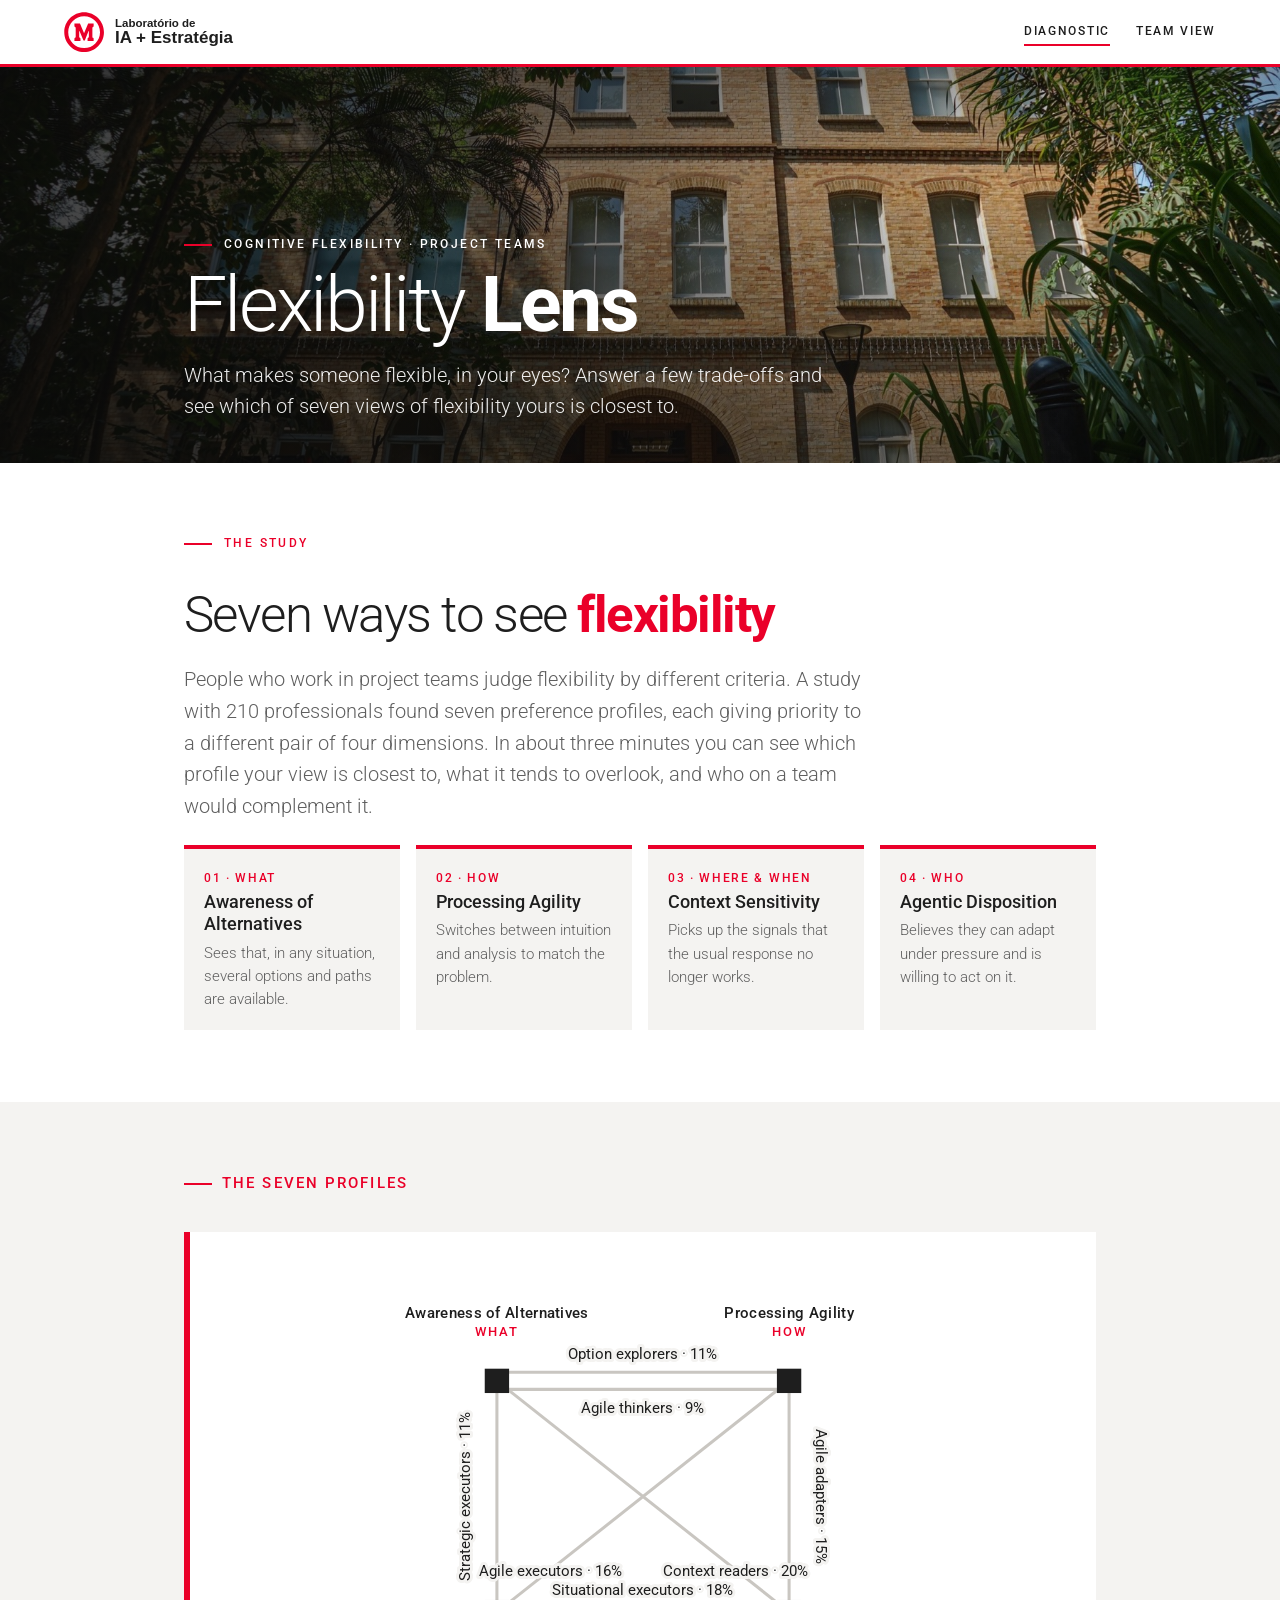
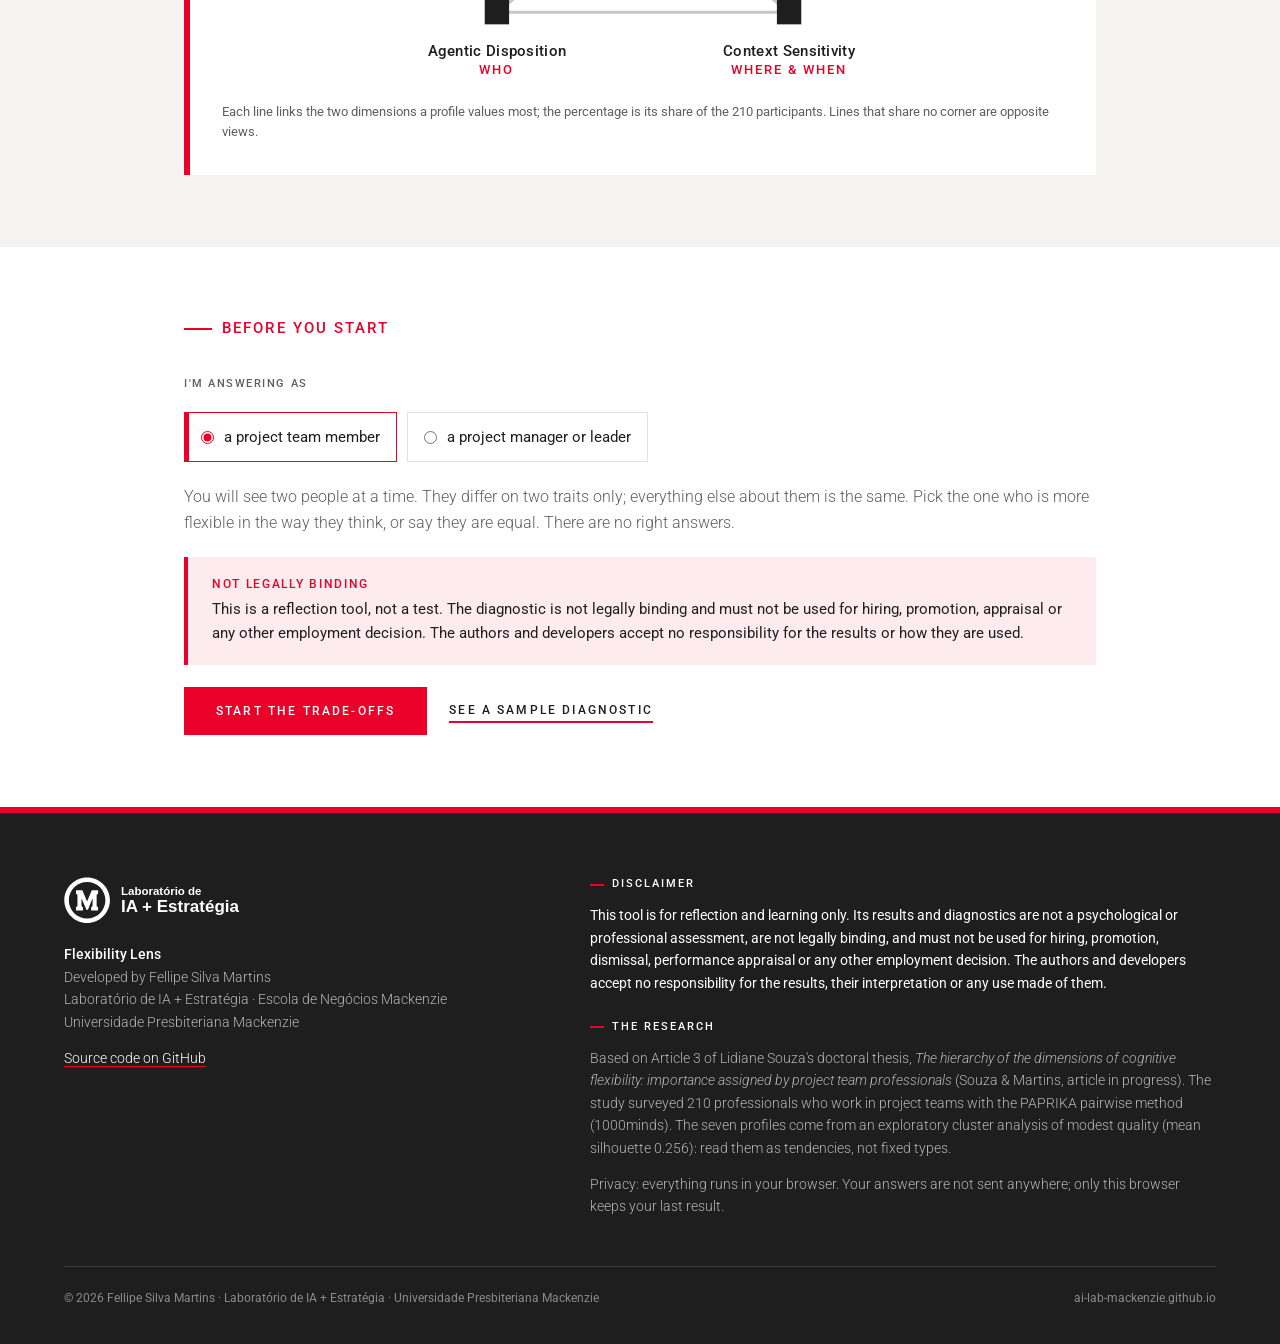
==== index.html @ 25c2c113 "Flexibility Lens: diagnostic of views of cognitive flexibility Interactive diagnostic for project ma" ====
<!doctype html>
<html lang="en">
<head>
<meta charset="utf-8">
<meta name="viewport" content="width=device-width, initial-scale=1">
<title>Flexibility Lens · Laboratório de IA + Estratégia</title>
<meta name="description" content="A short diagnostic of how you see cognitive flexibility in project teams, based on a study with 210 professionals. Laboratório de IA + Estratégia, Universidade Presbiteriana Mackenzie.">
<meta name="author" content="Fellipe Silva Martins">
<meta name="theme-color" content="#EA0029">
<meta property="og:type" content="website">
<meta property="og:title" content="Flexibility Lens">
<meta property="og:description" content="Which view of cognitive flexibility do you hold? A diagnostic for project managers and team members.">
<link rel="icon" type="image/png" href="assets/favicon.png">
<link rel="apple-touch-icon" href="assets/apple-touch-icon.png">
<link rel="preconnect" href="https://fonts.googleapis.com"><link rel="preconnect" href="https://fonts.gstatic.com" crossorigin>
<link href="https://fonts.googleapis.com/css2?family=Roboto:wght@300;400;500;700&display=swap" rel="stylesheet">
<link rel="stylesheet" href="app.css">
</head>
<body>
<header class="top">
  <a href="https://ai-lab-mackenzie.github.io/" class="sig" aria-label="Laboratório de IA + Estratégia, Mackenzie"><svg aria-hidden="true" xmlns="http://www.w3.org/2000/svg" viewBox="0 0 45.70 45.81" fill="currentColor"><path fill-rule="nonzero" d="M22.15 32.39C22.21 32.50 22.38 32.62 22.52 32.62L22.75 32.62L23.29 32.62L23.52 32.62C23.66 32.62 23.83 32.50 23.89 32.39L27.95 22.04C28.21 21.50 28.41 21.53 28.41 22.13L28.41 28.47C28.41 29.09 28.07 29.58 27.67 29.58C27.27 29.58 26.96 30.06 26.96 30.69L26.96 33.30L33.87 33.30L33.87 31.43L33.89 30.69C33.89 30.06 33.56 29.58 33.16 29.58C32.82 29.58 32.56 29.26 32.45 28.84L32.45 18.29C32.45 17.69 32.73 17.21 33.16 17.21C33.56 17.21 33.89 16.70 33.89 16.10L33.89 13.20L27.61 13.20L22.92 24.46L18.23 13.20L11.89 13.20L11.89 16.10C11.89 16.70 12.20 17.21 12.60 17.21C13.03 17.21 13.34 17.69 13.34 18.29L13.34 28.47C13.34 29.09 13.03 29.58 12.60 29.58C12.20 29.58 11.89 30.06 11.89 30.69L11.86 33.30L18.80 33.30L18.80 30.69C18.80 30.06 18.49 29.58 18.09 29.58C17.69 29.58 17.35 29.09 17.35 28.47L17.35 22.13C17.35 21.53 17.55 21.50 17.80 22.04L22.15 32.39"/><path fill-rule="nonzero" d="M22.98 4.90C12.97 4.90 4.78 13.06 4.78 23.09C4.78 33.10 12.97 41.29 22.98 41.29C33.01 41.29 41.18 33.10 41.18 23.09C41.18 13.06 33.01 4.90 22.98 4.90M22.98 0.38C35.49 0.38 45.70 10.58 45.70 23.09C45.70 35.61 35.49 45.81 22.98 45.81C10.47 45.81 0.26 35.61 0.26 23.09C0.26 10.58 10.47 0.38 22.98 0.38"/></svg><span class="t"><small>Laboratório de</small><b>IA + Estratégia</b></span></a>
  <nav class="tabs" role="tablist" aria-label="Sections">
    <button id="tab-me" role="tab" aria-selected="true">Diagnostic</button>
    <button id="tab-team" role="tab" aria-selected="false">Team view</button>
  </nav>
</header>

<section class="page-hero on-photo" id="hero">
  <img src="assets/campus.jpg" alt="Historic building on the Higienópolis campus of Universidade Presbiteriana Mackenzie">
  <div class="wrap narrow">
    <p class="eyebrow">Cognitive flexibility · Project teams</p>
    <h1>Flexibility <strong>Lens</strong></h1>
    <p class="lead">What makes someone flexible, in your eyes? Answer a few trade-offs and see which of seven views of flexibility yours is closest to.</p>
  </div>
</section>

<main>
  <div id="view-me"></div>
  <div id="view-team" hidden></div>
</main>

<footer>
  <div class="foot-grid">
    <div>
      <a class="sig" href="https://ai-lab-mackenzie.github.io/" aria-label="Laboratório de IA + Estratégia"><svg aria-hidden="true" xmlns="http://www.w3.org/2000/svg" viewBox="0 0 45.70 45.81" fill="currentColor"><path fill-rule="nonzero" d="M22.15 32.39C22.21 32.50 22.38 32.62 22.52 32.62L22.75 32.62L23.29 32.62L23.52 32.62C23.66 32.62 23.83 32.50 23.89 32.39L27.95 22.04C28.21 21.50 28.41 21.53 28.41 22.13L28.41 28.47C28.41 29.09 28.07 29.58 27.67 29.58C27.27 29.58 26.96 30.06 26.96 30.69L26.96 33.30L33.87 33.30L33.87 31.43L33.89 30.69C33.89 30.06 33.56 29.58 33.16 29.58C32.82 29.58 32.56 29.26 32.45 28.84L32.45 18.29C32.45 17.69 32.73 17.21 33.16 17.21C33.56 17.21 33.89 16.70 33.89 16.10L33.89 13.20L27.61 13.20L22.92 24.46L18.23 13.20L11.89 13.20L11.89 16.10C11.89 16.70 12.20 17.21 12.60 17.21C13.03 17.21 13.34 17.69 13.34 18.29L13.34 28.47C13.34 29.09 13.03 29.58 12.60 29.58C12.20 29.58 11.89 30.06 11.89 30.69L11.86 33.30L18.80 33.30L18.80 30.69C18.80 30.06 18.49 29.58 18.09 29.58C17.69 29.58 17.35 29.09 17.35 28.47L17.35 22.13C17.35 21.53 17.55 21.50 17.80 22.04L22.15 32.39"/><path fill-rule="nonzero" d="M22.98 4.90C12.97 4.90 4.78 13.06 4.78 23.09C4.78 33.10 12.97 41.29 22.98 41.29C33.01 41.29 41.18 33.10 41.18 23.09C41.18 13.06 33.01 4.90 22.98 4.90M22.98 0.38C35.49 0.38 45.70 10.58 45.70 23.09C45.70 35.61 35.49 45.81 22.98 45.81C10.47 45.81 0.26 35.61 0.26 23.09C0.26 10.58 10.47 0.38 22.98 0.38"/></svg><span class="t"><small>Laboratório de</small><b>IA + Estratégia</b></span></a>
      <p><strong>Flexibility Lens</strong><br>Developed by Fellipe Silva Martins<br>Laboratório de IA + Estratégia · Escola de Negócios Mackenzie<br>Universidade Presbiteriana Mackenzie</p>
      <p><a class="u" href="https://github.com/AI-LAB-MACKENZIE/flexibility-lens">Source code on GitHub</a></p>
    </div>
    <div>
      <h5>Disclaimer</h5>
      <p class="legal">This tool is for reflection and learning only. Its results and diagnostics are not a psychological or professional assessment, are not legally binding, and must not be used for hiring, promotion, dismissal, performance appraisal or any other employment decision. The authors and developers accept no responsibility for the results, their interpretation or any use made of them.</p>
      <h5 style="margin-top:26px">The research</h5>
      <p>Based on Article 3 of Lidiane Souza's doctoral thesis, <i>The hierarchy of the dimensions of cognitive flexibility: importance assigned by project team professionals</i> (Souza &amp; Martins, article in progress). The study surveyed 210 professionals who work in project teams with the PAPRIKA pairwise method (1000minds). The seven profiles come from an exploratory cluster analysis of modest quality (mean silhouette 0.256): read them as tendencies, not fixed types.</p>
      <p>Privacy: everything runs in your browser. Your answers are not sent anywhere; only this browser keeps your last result.</p>
    </div>
  </div>
  <div class="foot-bottom">
    <span>© 2026 Fellipe Silva Martins · Laboratório de IA + Estratégia · Universidade Presbiteriana Mackenzie</span>
    <span><a href="https://ai-lab-mackenzie.github.io/">ai-lab-mackenzie.github.io</a></span>
  </div>
</footer>
<script src="app.js"></script>
</body>
</html>
---- app.css ----
/* Flexibility Lens · design language of the AI Lab Mackenzie site
   (Manual de Identidade Visual Mackenzie: red #EA0029, Roboto, square corners, red rules). */
:root {
  --red: #EA0029;
  --red-deep: #B8001F;
  --red-tint: #FDEBEE;
  --paper: #FFFFFF;
  --paper-2: #F4F3F1;
  --ink: #1E1E1E;
  --ink-soft: #5F5F5F;
  --line: #E4E2DF;
  --sans: "Roboto", "Helvetica Neue", Helvetica, Arial, sans-serif;
  --sig: "Helvetica Neue", Helvetica, Arial, sans-serif;
  --gutter: clamp(20px, 5vw, 72px);
  color-scheme: light;
}
* { box-sizing: border-box; margin: 0; padding: 0; }
body { background: var(--paper); color: var(--ink); font-family: var(--sans); font-size: 16px; line-height: 1.6; -webkit-font-smoothing: antialiased; }
a { color: inherit; text-decoration: none; }
img { display: block; max-width: 100%; }
::selection { background: var(--red); color: #fff; }
[hidden] { display: none !important; }
:focus-visible { outline: 3px solid var(--red); outline-offset: 2px; }

/* ---------- Common type ---------- */
.eyebrow { font: 500 12px/1.4 var(--sans); letter-spacing: .2em; text-transform: uppercase; color: var(--red); }
.eyebrow::before { content: ""; display: inline-block; width: 28px; height: 2px; background: var(--red); vertical-align: middle; margin-right: 12px; }
.on-photo .eyebrow { color: #fff; }
.on-photo .eyebrow::before { background: var(--red); }
h1, h2, h3 { text-wrap: balance; }
h2.big { font: 300 clamp(32px, 4vw, 52px)/1.06 var(--sans); letter-spacing: -.03em; margin-top: 14px; }
h1 strong, h2 strong { font-weight: 700; color: var(--red); }
.on-photo h1 strong { color: #fff; }
.wrap { padding: 0 var(--gutter); max-width: 1440px; margin: 0 auto; }
.narrow { max-width: 1040px; }
.lead { font: 300 clamp(18px, 1.6vw, 21px)/1.55 var(--sans); color: var(--ink-soft); max-width: 62ch; }
.small { font-size: 14px; }
.soft { color: var(--ink-soft); font-weight: 300; }
.sec { padding: clamp(48px, 8vh, 96px) 0; }
.sec.tint { background: var(--paper-2); }
.sec-title { font: 500 15px var(--sans); letter-spacing: .14em; text-transform: uppercase; color: var(--red); margin-bottom: 18px; }
.sec-title::before { content: ""; display: inline-block; width: 28px; height: 2px; background: var(--red); vertical-align: middle; margin-right: 10px; }
.stack { display: flex; flex-direction: column; gap: 22px; }
.block { display: flex; flex-direction: column; gap: 18px; }
.block + .block { margin-top: clamp(40px, 6vh, 64px); }

/* ---------- Buttons ---------- */
.btn-red, .btn-line, .btn-text { font: 500 12px var(--sans); letter-spacing: .18em; text-transform: uppercase; cursor: pointer; border-radius: 0; }
.btn-red { display: inline-block; background: var(--red); color: #fff; padding: 17px 32px; border: 0; transition: background .25s; }
.btn-red:hover { background: var(--red-deep); }
.btn-line { display: inline-block; background: #fff; color: var(--ink); border: 1px solid var(--ink); padding: 14px 24px; transition: background .2s, color .2s, border-color .2s; }
.btn-line:hover { background: var(--red); border-color: var(--red); color: #fff; }
.btn-text { background: none; border: 0; border-bottom: 2px solid var(--red); padding: 4px 0; color: var(--ink); }
.btn-text:hover { color: var(--red); }
.btn-text:disabled { opacity: .35; cursor: not-allowed; }
.actions { display: flex; gap: 14px 22px; flex-wrap: wrap; align-items: center; }

/* ---------- Signature and header ---------- */
.sig { display: flex; align-items: center; gap: 11px; }
.sig svg { width: 40px; height: 40px; flex: none; color: var(--red); }
.sig .t { font-family: var(--sig); font-weight: 700; line-height: 1.05; }
.sig .t small { display: block; font-size: 11.5px; font-weight: 700; }
.sig .t b { display: block; font-size: 17px; }
header.top { position: sticky; top: 0; z-index: 10; display: flex; align-items: center; justify-content: space-between; gap: 20px; padding: 12px var(--gutter); background: rgba(255,255,255,.98); border-bottom: 3px solid var(--red); }
nav.tabs { display: flex; gap: 26px; }
nav.tabs button { background: none; border: 0; font: 500 12px var(--sans); letter-spacing: .14em; text-transform: uppercase; padding: 6px 0; border-bottom: 2px solid transparent; cursor: pointer; color: var(--ink); }
nav.tabs button:hover, nav.tabs button[aria-selected="true"] { border-bottom-color: var(--red); }

/* ---------- Hero ---------- */
.page-hero { position: relative; height: 44vh; min-height: 340px; max-height: 480px; color: #fff; display: flex; align-items: end; overflow: hidden; }
.page-hero > img { position: absolute; inset: 0; width: 100%; height: 100%; object-fit: cover; }
.page-hero::after { content: ""; position: absolute; inset: 0; background:
    linear-gradient(90deg, rgba(10,10,10,.78) 0%, rgba(10,10,10,.45) 48%, rgba(10,10,10,.05) 80%),
    linear-gradient(180deg, rgba(10,10,10,.35) 0%, rgba(10,10,10,0) 30%, rgba(10,10,10,.5) 100%); }
.page-hero .wrap { position: relative; z-index: 1; width: 100%; padding-bottom: 40px; }
.page-hero h1 { font: 300 clamp(44px, 6vw, 84px)/1 var(--sans); letter-spacing: -.035em; margin-top: 14px; }
.page-hero p.lead { margin-top: 16px; color: rgba(255,255,255,.92); max-width: 58ch; }

/* ---------- Dimensions (fit cards) ---------- */
.fit { display: grid; grid-template-columns: repeat(4, minmax(0, 1fr)); gap: 16px; }
.fit > div { padding: 22px 20px 18px; background: var(--paper-2); border-top: 4px solid var(--red); display: flex; flex-direction: column; gap: 6px; min-width: 0; }
.fit .n { font: 500 12px var(--sans); letter-spacing: .14em; color: var(--red); text-transform: uppercase; }
.fit h3 { font: 500 18px/1.25 var(--sans); }
.fit p { font-size: 15px; font-weight: 300; color: var(--ink-soft); line-height: 1.55; }
.fit.two { grid-template-columns: repeat(2, minmax(0, 1fr)); }

/* ---------- Square diagram ---------- */
.diagram { background: var(--paper-2); padding: clamp(16px, 3vw, 32px); border-left: 6px solid var(--red); }
.sq { width: 100%; max-width: 560px; height: auto; margin: 0 auto; display: block; }
.sq text { font-family: var(--sans); fill: var(--ink); }
.sq .vlab { font-size: 12.5px; font-weight: 500; letter-spacing: .02em; }
.sq .vq { font-size: 10.5px; font-weight: 500; letter-spacing: .16em; fill: var(--red); }
.sq .elab { font-size: 12.5px; font-weight: 400; paint-order: stroke; stroke: var(--paper-2); stroke-width: 5px; stroke-linejoin: round; }
.sq .elab.mine { font-weight: 700; fill: var(--red); }
.sq .elab.dim { fill: var(--ink-soft); }
.caption { font-size: 13px; color: var(--ink-soft); margin-top: 12px; }

/* ---------- Intro form ---------- */
.role { display: flex; gap: 10px; flex-wrap: wrap; }
.role label { display: flex; align-items: center; gap: 10px; border: 1px solid var(--line); padding: 12px 16px; cursor: pointer; font-size: 15px; background: #fff; }
.role label:has(input:checked) { border-color: var(--red); box-shadow: inset 4px 0 0 var(--red); }
.role input, .sc input { accent-color: var(--red); }
.label { font: 500 11px var(--sans); letter-spacing: .14em; text-transform: uppercase; color: var(--ink-soft); }

/* ---------- Callout (disclaimer) ---------- */
.callout { background: var(--red-tint); border-left: 4px solid var(--red); padding: 20px 24px; }
.callout h4 { font: 500 12px var(--sans); letter-spacing: .14em; text-transform: uppercase; color: var(--red); margin-bottom: 6px; }
.callout p { font-size: 15px; line-height: 1.6; }

/* ---------- Question ---------- */
.progress { height: 3px; background: var(--line); }
.progress > i { display: block; height: 100%; background: var(--red); transition: width .3s; }
.qmeta { display: flex; justify-content: space-between; gap: 12px; font: 500 11px var(--sans); letter-spacing: .16em; text-transform: uppercase; color: var(--ink-soft); }
.qprompt { font: 300 clamp(26px, 3vw, 38px)/1.15 var(--sans); letter-spacing: -.02em; }
.qprompt strong { font-weight: 700; color: var(--red); }
.choices { display: grid; grid-template-columns: repeat(2, minmax(0, 1fr)); gap: 20px; }
.person { appearance: none; text-align: left; font: inherit; color: var(--ink); background: #fff; border: 1px solid var(--line); border-left: 6px solid var(--line); padding: 24px 24px 20px; display: flex; flex-direction: column; gap: 18px; cursor: pointer; min-width: 0; transition: border-color .2s, box-shadow .2s; }
.person:hover { border-color: var(--red); border-left-color: var(--red); box-shadow: 0 10px 28px rgba(0,0,0,.07); }
.person .who { display: flex; justify-content: space-between; align-items: baseline; font: 400 26px/1 var(--sans); letter-spacing: -.02em; }
.kbd { font: 500 11px var(--sans); letter-spacing: .1em; border: 1px solid var(--line); padding: 2px 7px; color: var(--ink-soft); }
.trait { display: flex; flex-direction: column; gap: 6px; padding-top: 14px; border-top: 1px solid var(--line); }
.trait .lvl { display: flex; gap: 10px; align-items: center; font: 500 12px var(--sans); letter-spacing: .1em; text-transform: uppercase; color: var(--ink-soft); }
.trait p { font-size: 16px; font-weight: 300; line-height: 1.55; }
.badge { font: 500 10.5px var(--sans); letter-spacing: .14em; text-transform: uppercase; padding: 3px 8px; border: 1px solid var(--ink); color: var(--ink); white-space: nowrap; }
.badge.h { background: var(--red); border-color: var(--red); color: #fff; }
.badge.m { border-color: var(--ink); }
.badge.l { border-style: dashed; border-color: var(--ink-soft); color: var(--ink-soft); }
.same { font-size: 13px; color: var(--ink-soft); }

/* ---------- Self-check ---------- */
.sc { border: 0; display: flex; flex-direction: column; gap: 8px; }
.sc legend { font: 500 18px var(--sans); margin-bottom: 10px; }
.sc legend span { font: 500 11px var(--sans); letter-spacing: .14em; text-transform: uppercase; color: var(--red); margin-left: 8px; }
.sc label { display: flex; gap: 12px; align-items: flex-start; border: 1px solid var(--line); padding: 12px 16px; cursor: pointer; font-weight: 300; background: #fff; }
.sc label:has(input:checked) { border-color: var(--red); box-shadow: inset 4px 0 0 var(--red); font-weight: 400; }
.sc input { margin-top: 6px; }

/* ---------- Result ---------- */
.result-head { display: grid; grid-template-columns: minmax(0, 1fr) minmax(0, 1fr); gap: clamp(28px, 5vw, 72px); align-items: center; }
.quote { border-left: 4px solid var(--red); padding: 4px 0 4px 22px; font: 400 clamp(19px, 1.7vw, 22px)/1.5 var(--sans); }
.figures { display: flex; gap: clamp(24px, 4vw, 56px); flex-wrap: wrap; }
.figures b { display: block; font: 300 48px/1 var(--sans); color: var(--red); letter-spacing: -.03em; }
.figures span { font: 500 11px var(--sans); letter-spacing: .16em; text-transform: uppercase; color: var(--ink-soft); }
.bars { display: flex; flex-direction: column; gap: 18px; }
.bar { display: grid; grid-template-columns: minmax(0, 220px) minmax(0, 1fr) 3.6em; gap: 16px; align-items: center; }
.bar .nm { font: 500 15px/1.25 var(--sans); }
.bar .nm small { display: block; font: 500 10.5px var(--sans); letter-spacing: .16em; text-transform: uppercase; color: var(--red); margin-top: 3px; }
.track { position: relative; height: 18px; background: var(--paper-2); }
.track .fill { position: absolute; left: 0; top: 0; bottom: 0; background: var(--red); }
.track .eq { position: absolute; top: -5px; bottom: -5px; border-left: 1px dashed var(--ink-soft); }
.track .avg { position: absolute; top: -6px; bottom: -6px; width: 3px; margin-left: -1.5px; background: var(--ink); }
.track .cen { position: absolute; top: 50%; width: 13px; height: 13px; margin: -6.5px 0 0 -6.5px; border: 2.5px solid var(--ink); background: #fff; transform: rotate(45deg); }
.bar .val { font: 300 22px/1 var(--sans); text-align: right; font-variant-numeric: tabular-nums; letter-spacing: -.02em; }
.legend { display: flex; gap: 20px; flex-wrap: wrap; font-size: 13px; color: var(--ink-soft); }
.legend span { display: inline-flex; align-items: center; gap: 8px; }
.lg-avg { width: 3px; height: 14px; background: var(--ink); display: inline-block; }
.lg-cen { width: 10px; height: 10px; border: 2.5px solid var(--ink); display: inline-block; transform: rotate(45deg); }
.lg-eq { height: 14px; border-left: 1px dashed var(--ink-soft); display: inline-block; }
.rows { list-style: none; border-top: 1px solid var(--line); }
.rows li { display: grid; grid-template-columns: minmax(0, 1fr) auto; gap: 6px 20px; padding: 18px 0; border-bottom: 1px solid var(--line); }
.rows h3 { font: 500 18px var(--sans); }
.rows .meta { font-size: 13px; color: var(--ink-soft); }
.rows p { font-size: 16px; font-weight: 300; color: var(--ink-soft); grid-column: 1 / -1; }
.dash-list { list-style: none; display: grid; gap: 12px; }
.dash-list li { padding-left: 24px; position: relative; font-size: 17px; font-weight: 300; line-height: 1.6; }
.dash-list li::before { content: ""; position: absolute; left: 0; top: .78em; width: 12px; height: 2px; background: var(--red); }
.code-row { display: flex; gap: 14px; flex-wrap: wrap; align-items: center; }
.code { font: 400 20px var(--sans); letter-spacing: .08em; background: var(--paper-2); border-left: 4px solid var(--red); padding: 12px 18px; user-select: all; }
.example-flag { display: inline-block; align-self: flex-start; font: 500 11px var(--sans); letter-spacing: .14em; text-transform: uppercase; background: #FFF3C4; color: #7A5B00; padding: 4px 10px; }

/* ---------- Team ---------- */
textarea { width: 100%; min-height: 150px; font: 400 15px var(--sans); color: var(--ink); background: #fff; border: 1px solid var(--line); padding: 13px 14px; border-radius: 0; resize: vertical; outline: none; }
textarea:focus { border-color: var(--red); }
.form-box { background: var(--paper-2); border-top: 6px solid var(--red); padding: clamp(22px, 3vw, 40px); display: flex; flex-direction: column; gap: 14px; }
.cov { display: grid; grid-template-columns: repeat(4, minmax(0, 1fr)); border-left: 3px solid var(--red); }
.cov div { padding: 6px clamp(12px, 2vw, 28px); }
.cov b { display: block; font: 300 52px/1 var(--sans); letter-spacing: -.03em; }
.cov span { font-size: 14px; font-weight: 300; color: var(--ink-soft); }
.axis { display: grid; grid-template-columns: minmax(0, 1fr) minmax(0, 170px) minmax(0, 1fr); gap: 16px; align-items: center; padding: 18px 0; border-bottom: 1px solid var(--line); }
.axis .pole b { font: 500 16px var(--sans); display: block; }
.axis .pole span { font-size: 14px; font-weight: 300; color: var(--ink-soft); }
.axis .pole.on b { color: var(--red); }
.axis .pole.off { opacity: .55; }
.axis .pole:last-child { text-align: right; }
.axis .mid { text-align: center; font: 500 10.5px/1.5 var(--sans); letter-spacing: .14em; text-transform: uppercase; color: var(--ink-soft); }
.axis .mid b { display: block; color: var(--ink); }
.tablewrap { overflow-x: auto; }
table { border-collapse: collapse; width: 100%; font-size: 15px; }
th, td { text-align: left; padding: 12px 8px; border-bottom: 1px solid var(--line); }
th { font: 500 11px var(--sans); letter-spacing: .14em; text-transform: uppercase; color: var(--ink-soft); }
td.num { font-variant-numeric: tabular-nums; font-weight: 300; }
tr.total td { font-weight: 500; border-bottom: 2px solid var(--ink); }

/* ---------- Footer ---------- */
footer { background: var(--ink); color: #D6D6D6; padding: 64px var(--gutter) 36px; border-top: 6px solid var(--red); }
.foot-grid { display: grid; grid-template-columns: 1.3fr 1.7fr; gap: 48px; max-width: 1440px; margin: 0 auto; }
footer .sig { color: #fff; margin-bottom: 20px; }
footer .sig svg { color: #fff; width: 46px; height: 46px; }
footer a.sig:hover svg { color: var(--red); }
footer p { font-size: 14px; font-weight: 300; color: #B4B4B4; }
footer p + p { margin-top: 14px; }
footer strong { color: #fff; font-weight: 500; }
footer h5 { font: 500 11px var(--sans); letter-spacing: .18em; text-transform: uppercase; color: #fff; margin-bottom: 14px; }
footer h5::before { content: ""; display: inline-block; width: 14px; height: 2px; background: var(--red); vertical-align: middle; margin-right: 8px; }
footer a.u { color: #fff; border-bottom: 1px solid var(--red); }
footer .legal { color: #fff; font-weight: 400; }
.foot-bottom { max-width: 1440px; margin: 48px auto 0; padding-top: 22px; border-top: 1px solid #3A3A3A; display: flex; justify-content: space-between; gap: 16px; flex-wrap: wrap; font-size: 12px; color: #8A8A8A; }

/* ---------- Responsive ---------- */
@media (max-width: 960px) {
  .fit { grid-template-columns: repeat(2, minmax(0, 1fr)); }
  .result-head, .foot-grid { grid-template-columns: 1fr; }
  .cov { grid-template-columns: repeat(2, minmax(0, 1fr)); row-gap: 16px; }
}
@media (max-width: 640px) {
  .fit, .fit.two, .choices { grid-template-columns: 1fr; }
  .bar { grid-template-columns: minmax(0, 1fr) 3.6em; gap: 8px 12px; }
  .bar .nm { grid-column: 1 / -1; }
  .axis { grid-template-columns: 1fr; gap: 6px; }
  .axis .pole:last-child, .axis .mid { text-align: left; }
  nav.tabs { gap: 16px; }
  .sig .t b { font-size: 15px; }
  .sig .t small { font-size: 10.5px; }
  .page-hero { min-height: 300px; }
}
@media (max-width: 420px) { .sig .t { display: none; } }
@media (prefers-reduced-motion: reduce) { * { transition: none !important; } }
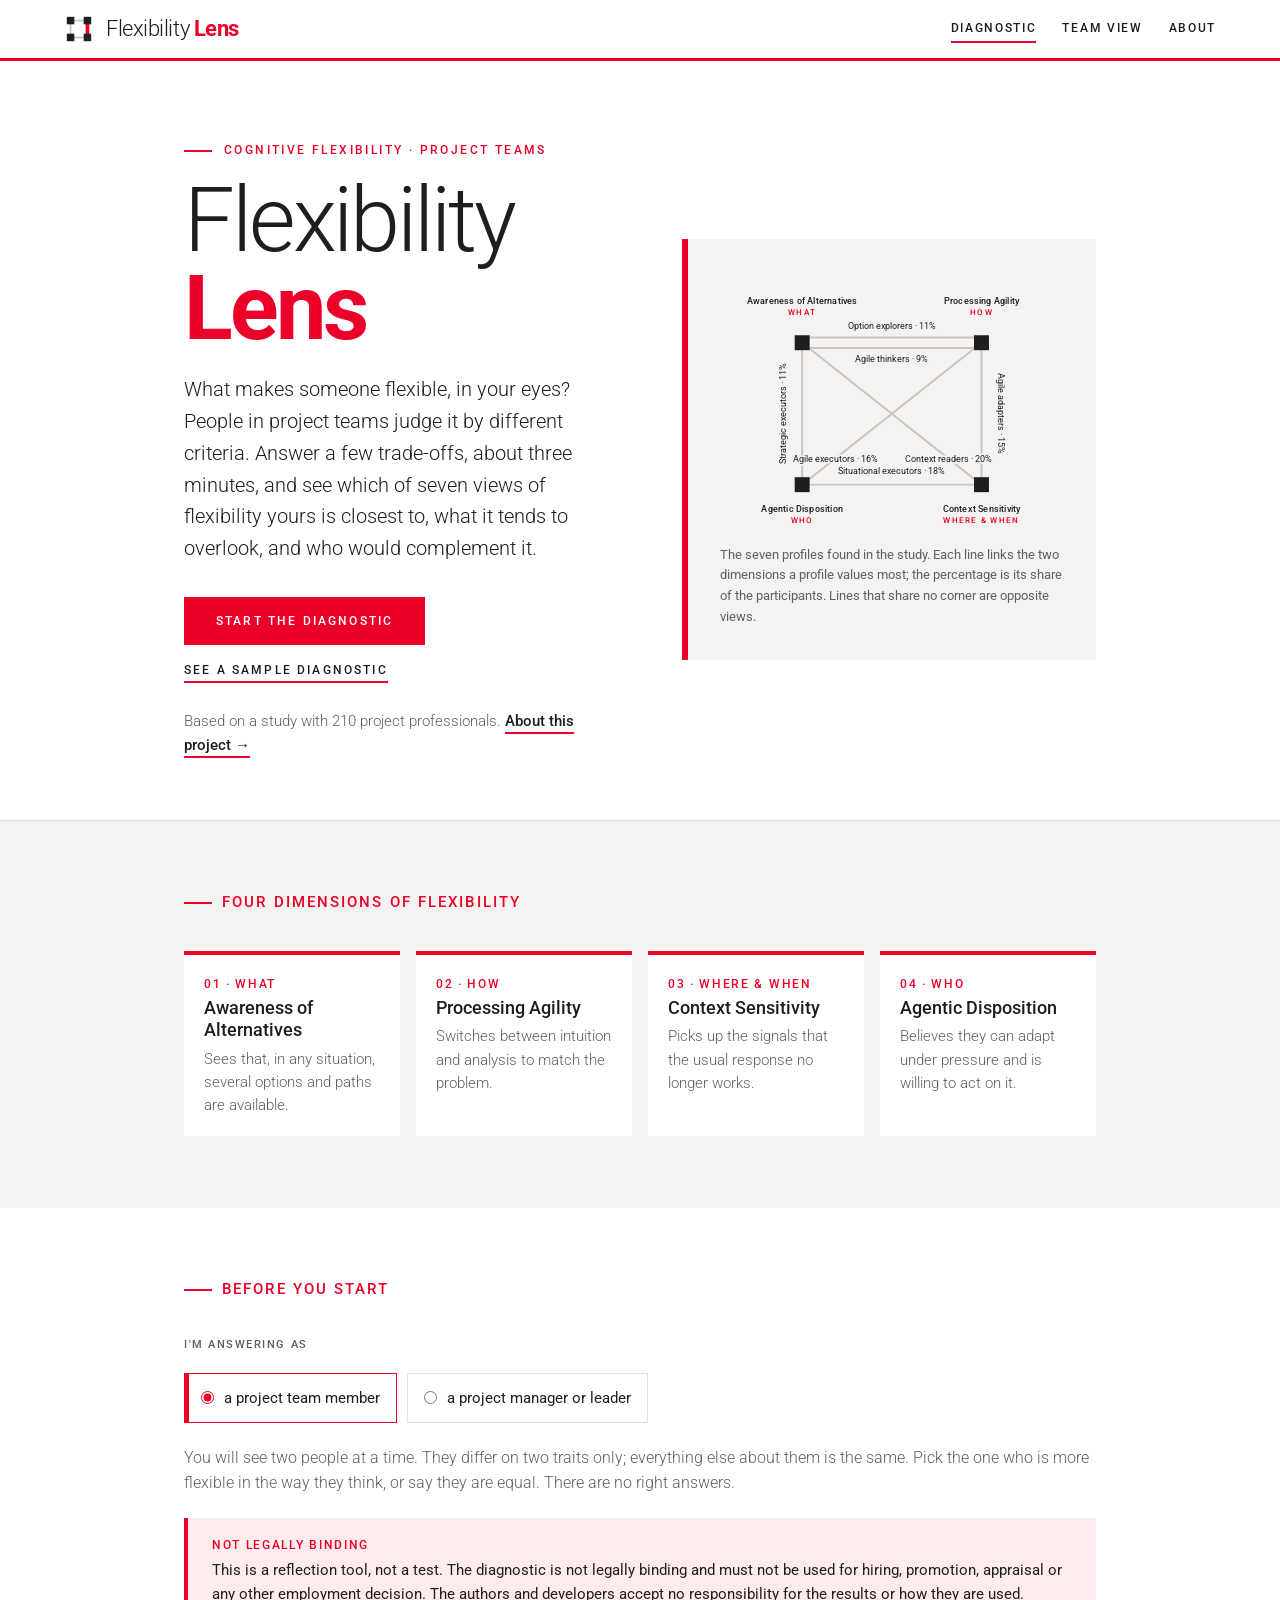
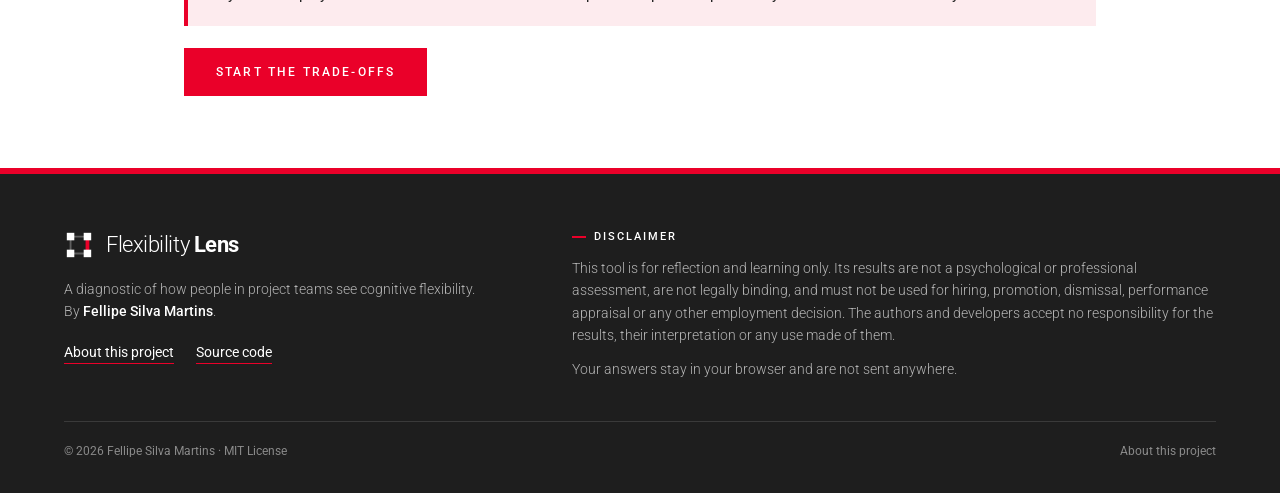
==== commit 06c14660: "Stand-alone identity and About page Flexibility Lens now has its own wordmark, opening and footer, k" ====
--- a/index.html
+++ b/index.html
@@ -3,36 +3,27 @@
 <head>
 <meta charset="utf-8">
 <meta name="viewport" content="width=device-width, initial-scale=1">
-<title>Flexibility Lens · Laboratório de IA + Estratégia</title>
-<meta name="description" content="A short diagnostic of how you see cognitive flexibility in project teams, based on a study with 210 professionals. Laboratório de IA + Estratégia, Universidade Presbiteriana Mackenzie.">
+<title>Flexibility Lens</title>
+<meta name="description" content="Which view of cognitive flexibility do you hold? A short diagnostic for project managers and team members, based on a study with 210 professionals.">
 <meta name="author" content="Fellipe Silva Martins">
 <meta name="theme-color" content="#EA0029">
 <meta property="og:type" content="website">
 <meta property="og:title" content="Flexibility Lens">
 <meta property="og:description" content="Which view of cognitive flexibility do you hold? A diagnostic for project managers and team members.">
-<link rel="icon" type="image/png" href="assets/favicon.png">
-<link rel="apple-touch-icon" href="assets/apple-touch-icon.png">
+<link rel="icon" type="image/svg+xml" href="assets/icon.svg">
 <link rel="preconnect" href="https://fonts.googleapis.com"><link rel="preconnect" href="https://fonts.gstatic.com" crossorigin>
 <link href="https://fonts.googleapis.com/css2?family=Roboto:wght@300;400;500;700&display=swap" rel="stylesheet">
 <link rel="stylesheet" href="app.css">
 </head>
 <body>
 <header class="top">
-  <a href="https://ai-lab-mackenzie.github.io/" class="sig" aria-label="Laboratório de IA + Estratégia, Mackenzie"><svg aria-hidden="true" xmlns="http://www.w3.org/2000/svg" viewBox="0 0 45.70 45.81" fill="currentColor"><path fill-rule="nonzero" d="M22.15 32.39C22.21 32.50 22.38 32.62 22.52 32.62L22.75 32.62L23.29 32.62L23.52 32.62C23.66 32.62 23.83 32.50 23.89 32.39L27.95 22.04C28.21 21.50 28.41 21.53 28.41 22.13L28.41 28.47C28.41 29.09 28.07 29.58 27.67 29.58C27.27 29.58 26.96 30.06 26.96 30.69L26.96 33.30L33.87 33.30L33.87 31.43L33.89 30.69C33.89 30.06 33.56 29.58 33.16 29.58C32.82 29.58 32.56 29.26 32.45 28.84L32.45 18.29C32.45 17.69 32.73 17.21 33.16 17.21C33.56 17.21 33.89 16.70 33.89 16.10L33.89 13.20L27.61 13.20L22.92 24.46L18.23 13.20L11.89 13.20L11.89 16.10C11.89 16.70 12.20 17.21 12.60 17.21C13.03 17.21 13.34 17.69 13.34 18.29L13.34 28.47C13.34 29.09 13.03 29.58 12.60 29.58C12.20 29.58 11.89 30.06 11.89 30.69L11.86 33.30L18.80 33.30L18.80 30.69C18.80 30.06 18.49 29.58 18.09 29.58C17.69 29.58 17.35 29.09 17.35 28.47L17.35 22.13C17.35 21.53 17.55 21.50 17.80 22.04L22.15 32.39"/><path fill-rule="nonzero" d="M22.98 4.90C12.97 4.90 4.78 13.06 4.78 23.09C4.78 33.10 12.97 41.29 22.98 41.29C33.01 41.29 41.18 33.10 41.18 23.09C41.18 13.06 33.01 4.90 22.98 4.90M22.98 0.38C35.49 0.38 45.70 10.58 45.70 23.09C45.70 35.61 35.49 45.81 22.98 45.81C10.47 45.81 0.26 35.61 0.26 23.09C0.26 10.58 10.47 0.38 22.98 0.38"/></svg><span class="t"><small>Laboratório de</small><b>IA + Estratégia</b></span></a>
-  <nav class="tabs" role="tablist" aria-label="Sections">
-    <button id="tab-me" role="tab" aria-selected="true">Diagnostic</button>
-    <button id="tab-team" role="tab" aria-selected="false">Team view</button>
+  <a href="./" class="wordmark" aria-label="Flexibility Lens, home"><svg viewBox="0 0 32 32" aria-hidden="true"><path d="M7 7H25V25H7Z" fill="none" stroke="#C9C6C1" stroke-width="2"/><path d="M25 7V25" stroke="#EA0029" stroke-width="4"/><rect x="3" y="3" width="8" height="8" fill="#1E1E1E"/><rect x="21" y="3" width="8" height="8" fill="#1E1E1E"/><rect x="21" y="21" width="8" height="8" fill="#1E1E1E"/><rect x="3" y="21" width="8" height="8" fill="#1E1E1E"/></svg><span>Flexibility <strong>Lens</strong></span></a>
+  <nav class="tabs" aria-label="Sections">
+    <button id="tab-me" aria-selected="true">Diagnostic</button>
+    <button id="tab-team" aria-selected="false">Team view</button>
+    <a href="about/">About</a>
   </nav>
 </header>
-
-<section class="page-hero on-photo" id="hero">
-  <img src="assets/campus.jpg" alt="Historic building on the Higienópolis campus of Universidade Presbiteriana Mackenzie">
-  <div class="wrap narrow">
-    <p class="eyebrow">Cognitive flexibility · Project teams</p>
-    <h1>Flexibility <strong>Lens</strong></h1>
-    <p class="lead">What makes someone flexible, in your eyes? Answer a few trade-offs and see which of seven views of flexibility yours is closest to.</p>
-  </div>
-</section>
 
 <main>
   <div id="view-me"></div>
@@ -42,22 +33,17 @@
 <footer>
   <div class="foot-grid">
     <div>
-      <a class="sig" href="https://ai-lab-mackenzie.github.io/" aria-label="Laboratório de IA + Estratégia"><svg aria-hidden="true" xmlns="http://www.w3.org/2000/svg" viewBox="0 0 45.70 45.81" fill="currentColor"><path fill-rule="nonzero" d="M22.15 32.39C22.21 32.50 22.38 32.62 22.52 32.62L22.75 32.62L23.29 32.62L23.52 32.62C23.66 32.62 23.83 32.50 23.89 32.39L27.95 22.04C28.21 21.50 28.41 21.53 28.41 22.13L28.41 28.47C28.41 29.09 28.07 29.58 27.67 29.58C27.27 29.58 26.96 30.06 26.96 30.69L26.96 33.30L33.87 33.30L33.87 31.43L33.89 30.69C33.89 30.06 33.56 29.58 33.16 29.58C32.82 29.58 32.56 29.26 32.45 28.84L32.45 18.29C32.45 17.69 32.73 17.21 33.16 17.21C33.56 17.21 33.89 16.70 33.89 16.10L33.89 13.20L27.61 13.20L22.92 24.46L18.23 13.20L11.89 13.20L11.89 16.10C11.89 16.70 12.20 17.21 12.60 17.21C13.03 17.21 13.34 17.69 13.34 18.29L13.34 28.47C13.34 29.09 13.03 29.58 12.60 29.58C12.20 29.58 11.89 30.06 11.89 30.69L11.86 33.30L18.80 33.30L18.80 30.69C18.80 30.06 18.49 29.58 18.09 29.58C17.69 29.58 17.35 29.09 17.35 28.47L17.35 22.13C17.35 21.53 17.55 21.50 17.80 22.04L22.15 32.39"/><path fill-rule="nonzero" d="M22.98 4.90C12.97 4.90 4.78 13.06 4.78 23.09C4.78 33.10 12.97 41.29 22.98 41.29C33.01 41.29 41.18 33.10 41.18 23.09C41.18 13.06 33.01 4.90 22.98 4.90M22.98 0.38C35.49 0.38 45.70 10.58 45.70 23.09C45.70 35.61 35.49 45.81 22.98 45.81C10.47 45.81 0.26 35.61 0.26 23.09C0.26 10.58 10.47 0.38 22.98 0.38"/></svg><span class="t"><small>Laboratório de</small><b>IA + Estratégia</b></span></a>
-      <p><strong>Flexibility Lens</strong><br>Developed by Fellipe Silva Martins<br>Laboratório de IA + Estratégia · Escola de Negócios Mackenzie<br>Universidade Presbiteriana Mackenzie</p>
-      <p><a class="u" href="https://github.com/AI-LAB-MACKENZIE/flexibility-lens">Source code on GitHub</a></p>
+      <a href="./" class="wordmark" aria-label="Flexibility Lens, home"><svg viewBox="0 0 32 32" aria-hidden="true"><path d="M7 7H25V25H7Z" fill="none" stroke="#5F5F5F" stroke-width="2"/><path d="M25 7V25" stroke="#EA0029" stroke-width="4"/><rect x="3" y="3" width="8" height="8" fill="#FFFFFF"/><rect x="21" y="3" width="8" height="8" fill="#FFFFFF"/><rect x="21" y="21" width="8" height="8" fill="#FFFFFF"/><rect x="3" y="21" width="8" height="8" fill="#FFFFFF"/></svg><span>Flexibility <strong>Lens</strong></span></a>
+      <p>A diagnostic of how people in project teams see cognitive flexibility.<br>By <strong>Fellipe Silva Martins</strong>.</p>
+      <div class="links"><a class="u" href="about/">About this project</a><a class="u" href="https://github.com/AI-LAB-MACKENZIE/flexibility-lens">Source code</a></div>
     </div>
     <div>
       <h5>Disclaimer</h5>
-      <p class="legal">This tool is for reflection and learning only. Its results and diagnostics are not a psychological or professional assessment, are not legally binding, and must not be used for hiring, promotion, dismissal, performance appraisal or any other employment decision. The authors and developers accept no responsibility for the results, their interpretation or any use made of them.</p>
-      <h5 style="margin-top:26px">The research</h5>
-      <p>Based on Article 3 of Lidiane Souza's doctoral thesis, <i>The hierarchy of the dimensions of cognitive flexibility: importance assigned by project team professionals</i> (Souza &amp; Martins, article in progress). The study surveyed 210 professionals who work in project teams with the PAPRIKA pairwise method (1000minds). The seven profiles come from an exploratory cluster analysis of modest quality (mean silhouette 0.256): read them as tendencies, not fixed types.</p>
-      <p>Privacy: everything runs in your browser. Your answers are not sent anywhere; only this browser keeps your last result.</p>
+      <p>This tool is for reflection and learning only. Its results are not a psychological or professional assessment, are not legally binding, and must not be used for hiring, promotion, dismissal, performance appraisal or any other employment decision. The authors and developers accept no responsibility for the results, their interpretation or any use made of them.</p>
+      <p>Your answers stay in your browser and are not sent anywhere.</p>
     </div>
   </div>
-  <div class="foot-bottom">
-    <span>© 2026 Fellipe Silva Martins · Laboratório de IA + Estratégia · Universidade Presbiteriana Mackenzie</span>
-    <span><a href="https://ai-lab-mackenzie.github.io/">ai-lab-mackenzie.github.io</a></span>
-  </div>
+  <div class="foot-bottom"><span>© 2026 Fellipe Silva Martins · MIT License</span><span><a href="about/">About this project</a></span></div>
 </footer>
 <script src="app.js"></script>
 </body>
--- a/app.css
+++ b/app.css
@@ -1,5 +1,5 @@
-/* Flexibility Lens · design language of the AI Lab Mackenzie site
-   (Manual de Identidade Visual Mackenzie: red #EA0029, Roboto, square corners, red rules). */
+/* Flexibility Lens · red #EA0029 and warm greys, Roboto (light headings, one bold red word),
+   uppercase tracked labels, square corners and red rules. */
 :root {
   --red: #EA0029;
   --red-deep: #B8001F;
@@ -10,7 +10,6 @@
   --ink-soft: #5F5F5F;
   --line: #E4E2DF;
   --sans: "Roboto", "Helvetica Neue", Helvetica, Arial, sans-serif;
-  --sig: "Helvetica Neue", Helvetica, Arial, sans-serif;
   --gutter: clamp(20px, 5vw, 72px);
   color-scheme: light;
 }
@@ -25,12 +24,9 @@
 /* ---------- Common type ---------- */
 .eyebrow { font: 500 12px/1.4 var(--sans); letter-spacing: .2em; text-transform: uppercase; color: var(--red); }
 .eyebrow::before { content: ""; display: inline-block; width: 28px; height: 2px; background: var(--red); vertical-align: middle; margin-right: 12px; }
-.on-photo .eyebrow { color: #fff; }
-.on-photo .eyebrow::before { background: var(--red); }
 h1, h2, h3 { text-wrap: balance; }
 h2.big { font: 300 clamp(32px, 4vw, 52px)/1.06 var(--sans); letter-spacing: -.03em; margin-top: 14px; }
 h1 strong, h2 strong { font-weight: 700; color: var(--red); }
-.on-photo h1 strong { color: #fff; }
 .wrap { padding: 0 var(--gutter); max-width: 1440px; margin: 0 auto; }
 .narrow { max-width: 1040px; }
 .lead { font: 300 clamp(18px, 1.6vw, 21px)/1.55 var(--sans); color: var(--ink-soft); max-width: 62ch; }
@@ -55,26 +51,24 @@
 .btn-text:disabled { opacity: .35; cursor: not-allowed; }
 .actions { display: flex; gap: 14px 22px; flex-wrap: wrap; align-items: center; }
 
-/* ---------- Signature and header ---------- */
-.sig { display: flex; align-items: center; gap: 11px; }
-.sig svg { width: 40px; height: 40px; flex: none; color: var(--red); }
-.sig .t { font-family: var(--sig); font-weight: 700; line-height: 1.05; }
-.sig .t small { display: block; font-size: 11.5px; font-weight: 700; }
-.sig .t b { display: block; font-size: 17px; }
-header.top { position: sticky; top: 0; z-index: 10; display: flex; align-items: center; justify-content: space-between; gap: 20px; padding: 12px var(--gutter); background: rgba(255,255,255,.98); border-bottom: 3px solid var(--red); }
-nav.tabs { display: flex; gap: 26px; }
-nav.tabs button { background: none; border: 0; font: 500 12px var(--sans); letter-spacing: .14em; text-transform: uppercase; padding: 6px 0; border-bottom: 2px solid transparent; cursor: pointer; color: var(--ink); }
-nav.tabs button:hover, nav.tabs button[aria-selected="true"] { border-bottom-color: var(--red); }
-
-/* ---------- Hero ---------- */
-.page-hero { position: relative; height: 44vh; min-height: 340px; max-height: 480px; color: #fff; display: flex; align-items: end; overflow: hidden; }
-.page-hero > img { position: absolute; inset: 0; width: 100%; height: 100%; object-fit: cover; }
-.page-hero::after { content: ""; position: absolute; inset: 0; background:
-    linear-gradient(90deg, rgba(10,10,10,.78) 0%, rgba(10,10,10,.45) 48%, rgba(10,10,10,.05) 80%),
-    linear-gradient(180deg, rgba(10,10,10,.35) 0%, rgba(10,10,10,0) 30%, rgba(10,10,10,.5) 100%); }
-.page-hero .wrap { position: relative; z-index: 1; width: 100%; padding-bottom: 40px; }
-.page-hero h1 { font: 300 clamp(44px, 6vw, 84px)/1 var(--sans); letter-spacing: -.035em; margin-top: 14px; }
-.page-hero p.lead { margin-top: 16px; color: rgba(255,255,255,.92); max-width: 58ch; }
+/* ---------- Wordmark and header ---------- */
+.wordmark { display: inline-flex; align-items: center; gap: 12px; font: 300 22px/1 var(--sans); letter-spacing: -.02em; color: var(--ink); }
+.wordmark strong { font-weight: 700; color: var(--red); }
+.wordmark svg { width: 30px; height: 30px; flex: none; }
+header.top { position: sticky; top: 0; z-index: 10; display: flex; align-items: center; justify-content: space-between; gap: 20px; padding: 14px var(--gutter); background: rgba(255,255,255,.98); border-bottom: 3px solid var(--red); }
+nav.tabs { display: flex; gap: 26px; align-items: center; }
+nav.tabs button, nav.tabs a { background: none; border: 0; font: 500 12px var(--sans); letter-spacing: .14em; text-transform: uppercase; padding: 6px 0; border-bottom: 2px solid transparent; cursor: pointer; color: var(--ink); }
+nav.tabs button:hover, nav.tabs a:hover, nav.tabs [aria-selected="true"], nav.tabs a.on { border-bottom-color: var(--red); }
+
+/* ---------- Opening ---------- */
+.opening { padding: clamp(48px, 9vh, 104px) 0 clamp(40px, 7vh, 80px); border-bottom: 1px solid var(--line); }
+.opening-grid { display: grid; grid-template-columns: minmax(0, 1.05fr) minmax(0, 1fr); gap: clamp(28px, 5vw, 72px); align-items: center; }
+.opening h1 { font: 300 clamp(48px, 7vw, 100px)/.98 var(--sans); letter-spacing: -.035em; margin-top: 18px; }
+.opening .lead { margin-top: 22px; color: var(--ink); }
+.opening .actions { margin-top: 32px; }
+.opening .about-line { margin-top: 26px; font-size: 15px; font-weight: 300; color: var(--ink-soft); }
+.opening .about-line a { color: var(--ink); border-bottom: 2px solid var(--red); padding-bottom: 2px; font-weight: 500; }
+.opening .about-line a:hover { color: var(--red); }
 
 /* ---------- Dimensions (fit cards) ---------- */
 .fit { display: grid; grid-template-columns: repeat(4, minmax(0, 1fr)); gap: 16px; }
@@ -192,24 +186,40 @@
 tr.total td { font-weight: 500; border-bottom: 2px solid var(--ink); }
 
 /* ---------- Footer ---------- */
-footer { background: var(--ink); color: #D6D6D6; padding: 64px var(--gutter) 36px; border-top: 6px solid var(--red); }
-.foot-grid { display: grid; grid-template-columns: 1.3fr 1.7fr; gap: 48px; max-width: 1440px; margin: 0 auto; }
-footer .sig { color: #fff; margin-bottom: 20px; }
-footer .sig svg { color: #fff; width: 46px; height: 46px; }
-footer a.sig:hover svg { color: var(--red); }
+footer { background: var(--ink); color: #D6D6D6; padding: 56px var(--gutter) 32px; border-top: 6px solid var(--red); }
+.foot-grid { display: grid; grid-template-columns: 1fr 1.4fr; gap: 48px; max-width: 1440px; margin: 0 auto; }
+footer .wordmark { color: #fff; margin-bottom: 18px; }
+footer .wordmark strong { color: #fff; }
 footer p { font-size: 14px; font-weight: 300; color: #B4B4B4; }
-footer p + p { margin-top: 14px; }
+footer p + p { margin-top: 12px; }
 footer strong { color: #fff; font-weight: 500; }
 footer h5 { font: 500 11px var(--sans); letter-spacing: .18em; text-transform: uppercase; color: #fff; margin-bottom: 14px; }
 footer h5::before { content: ""; display: inline-block; width: 14px; height: 2px; background: var(--red); vertical-align: middle; margin-right: 8px; }
 footer a.u { color: #fff; border-bottom: 1px solid var(--red); }
-footer .legal { color: #fff; font-weight: 400; }
-.foot-bottom { max-width: 1440px; margin: 48px auto 0; padding-top: 22px; border-top: 1px solid #3A3A3A; display: flex; justify-content: space-between; gap: 16px; flex-wrap: wrap; font-size: 12px; color: #8A8A8A; }
+footer a.u:hover { color: var(--red); }
+footer .links { display: flex; gap: 22px; flex-wrap: wrap; margin-top: 18px; font-size: 14px; }
+.foot-bottom { max-width: 1440px; margin: 40px auto 0; padding-top: 20px; border-top: 1px solid #3A3A3A; display: flex; justify-content: space-between; gap: 16px; flex-wrap: wrap; font-size: 12px; color: #8A8A8A; }
+
+/* ---------- About page ---------- */
+.page-head { padding: clamp(48px, 9vh, 104px) 0 clamp(32px, 5vh, 56px); border-bottom: 1px solid var(--line); }
+.page-head h1 { font: 300 clamp(44px, 6vw, 84px)/1 var(--sans); letter-spacing: -.035em; margin-top: 16px; }
+.page-head .lead { margin-top: 20px; color: var(--ink); }
+.prose p, .prose li { font-size: 18px; font-weight: 300; line-height: 1.75; max-width: 70ch; }
+.prose p + p { margin-top: 18px; }
+.prose a { color: var(--red); border-bottom: 1px solid rgba(234,0,41,.35); }
+.prose a:hover { border-bottom-color: var(--red); }
+.prose strong { font-weight: 500; }
+.steps { list-style: none; counter-reset: s; border-top: 1px solid var(--line); }
+.steps li { counter-increment: s; display: grid; grid-template-columns: 56px 1fr; column-gap: 8px; padding: 18px 0; border-bottom: 1px solid var(--line); }
+.steps li::before { content: counter(s, decimal-leading-zero); grid-row: span 2; font: 300 30px/1 var(--sans); color: var(--red); }
+.steps b { font: 500 18px var(--sans); }
+.steps p { font-size: 16px; font-weight: 300; color: var(--ink-soft); margin-top: 4px; }
+.cite { font-size: 15px; background: var(--paper-2); border-left: 4px solid var(--red); padding: 16px 20px; max-width: 80ch; }
 
 /* ---------- Responsive ---------- */
 @media (max-width: 960px) {
   .fit { grid-template-columns: repeat(2, minmax(0, 1fr)); }
-  .result-head, .foot-grid { grid-template-columns: 1fr; }
+  .result-head, .foot-grid, .opening-grid { grid-template-columns: 1fr; }
   .cov { grid-template-columns: repeat(2, minmax(0, 1fr)); row-gap: 16px; }
 }
 @media (max-width: 640px) {
@@ -219,9 +229,7 @@
   .axis { grid-template-columns: 1fr; gap: 6px; }
   .axis .pole:last-child, .axis .mid { text-align: left; }
   nav.tabs { gap: 16px; }
-  .sig .t b { font-size: 15px; }
-  .sig .t small { font-size: 10.5px; }
-  .page-hero { min-height: 300px; }
+  .wordmark { font-size: 19px; }
 }
-@media (max-width: 420px) { .sig .t { display: none; } }
+@media (max-width: 460px) { header.top .wordmark span { display: none; } nav.tabs { gap: 14px; } }
 @media (prefers-reduced-motion: reduce) { * { transition: none !important; } }
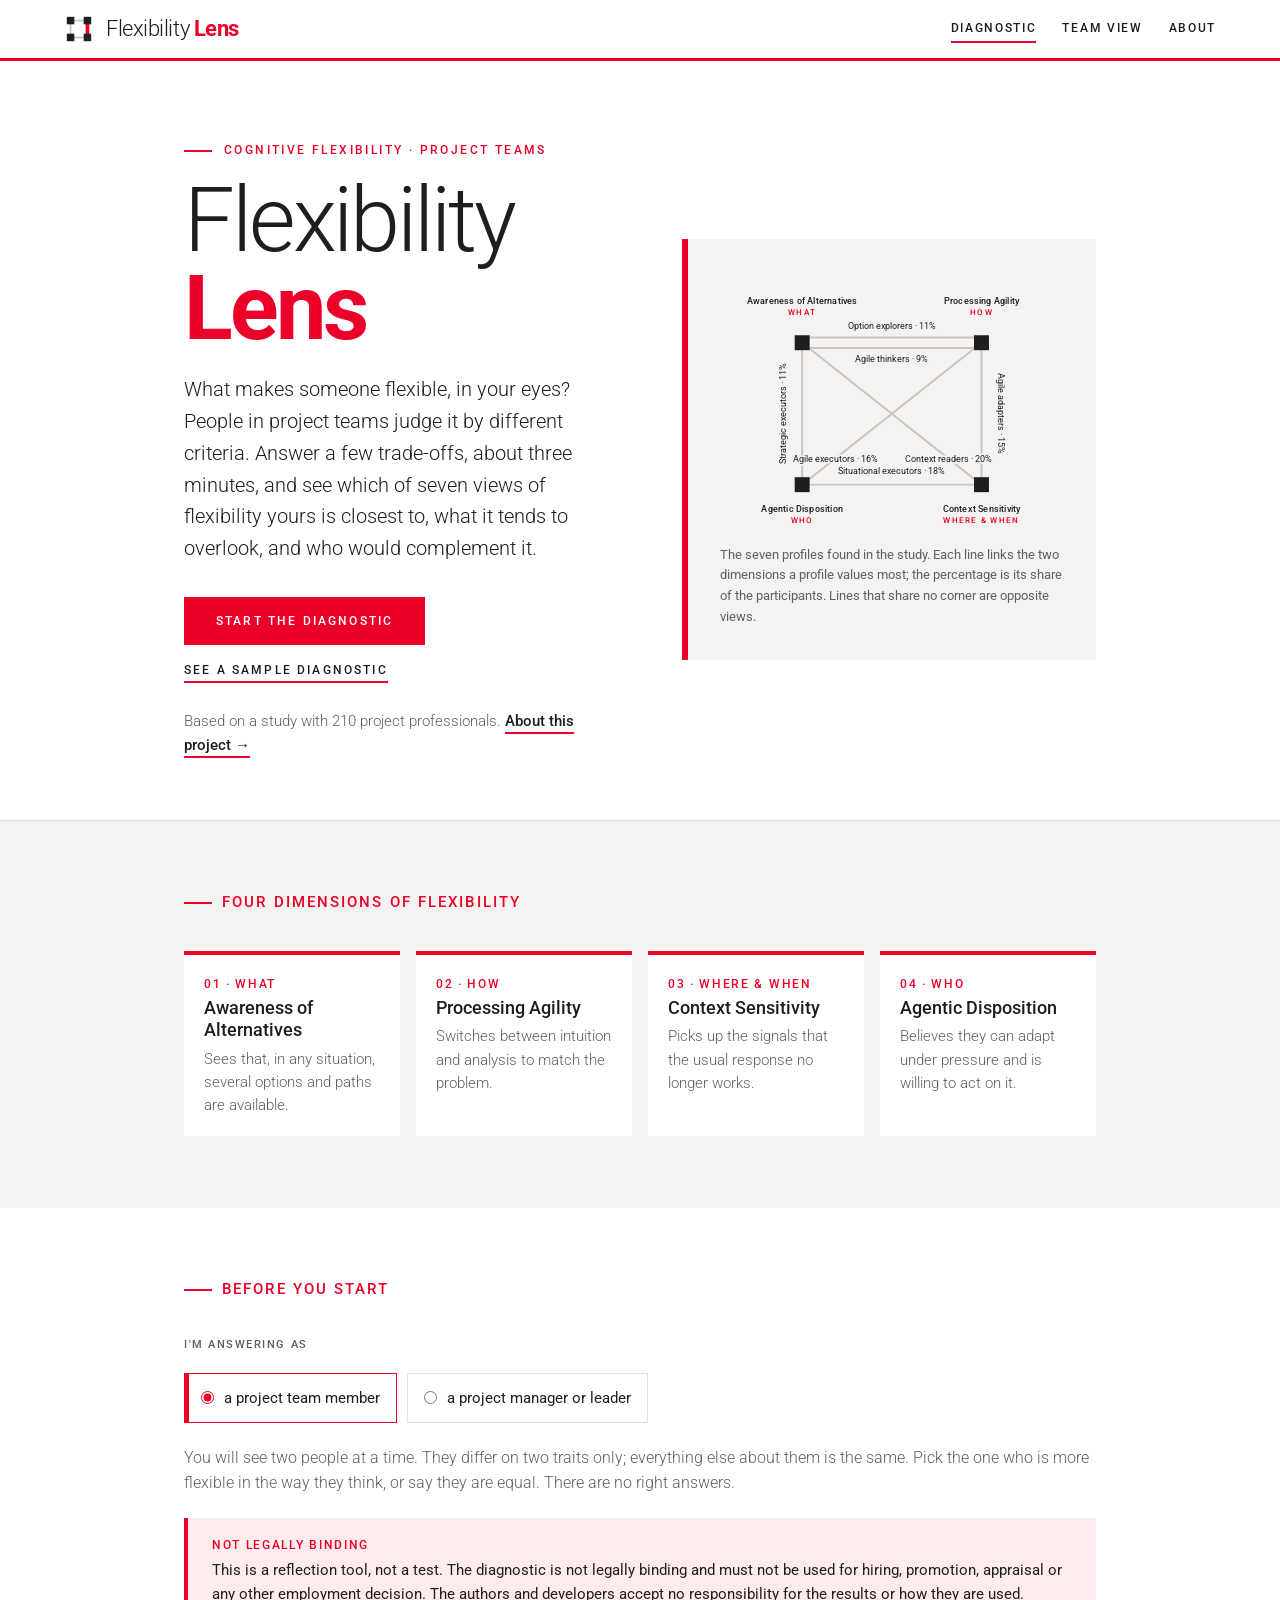
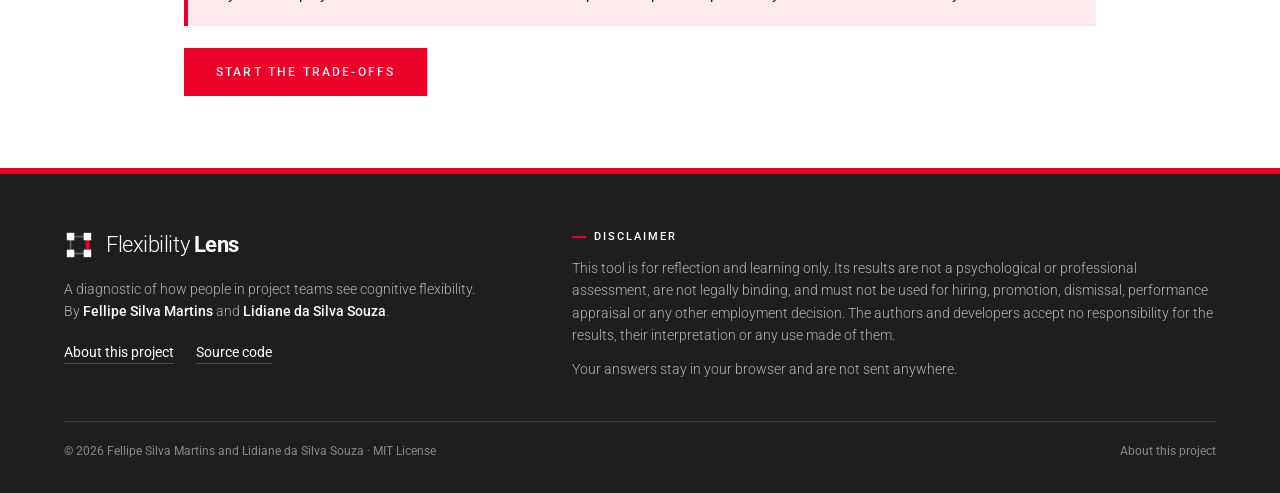
==== commit 9e024e41: "Credit Fellipe Silva Martins and Lidiane da Silva Souza as authors Co-Authored-By: Claude Opus 5.5 <" ====
--- a/index.html
+++ b/index.html
@@ -5,7 +5,7 @@
 <meta name="viewport" content="width=device-width, initial-scale=1">
 <title>Flexibility Lens</title>
 <meta name="description" content="Which view of cognitive flexibility do you hold? A short diagnostic for project managers and team members, based on a study with 210 professionals.">
-<meta name="author" content="Fellipe Silva Martins">
+<meta name="author" content="Fellipe Silva Martins and Lidiane da Silva Souza">
 <meta name="theme-color" content="#EA0029">
 <meta property="og:type" content="website">
 <meta property="og:title" content="Flexibility Lens">
@@ -34,7 +34,7 @@
   <div class="foot-grid">
     <div>
       <a href="./" class="wordmark" aria-label="Flexibility Lens, home"><svg viewBox="0 0 32 32" aria-hidden="true"><path d="M7 7H25V25H7Z" fill="none" stroke="#5F5F5F" stroke-width="2"/><path d="M25 7V25" stroke="#EA0029" stroke-width="4"/><rect x="3" y="3" width="8" height="8" fill="#FFFFFF"/><rect x="21" y="3" width="8" height="8" fill="#FFFFFF"/><rect x="21" y="21" width="8" height="8" fill="#FFFFFF"/><rect x="3" y="21" width="8" height="8" fill="#FFFFFF"/></svg><span>Flexibility <strong>Lens</strong></span></a>
-      <p>A diagnostic of how people in project teams see cognitive flexibility.<br>By <strong>Fellipe Silva Martins</strong>.</p>
+      <p>A diagnostic of how people in project teams see cognitive flexibility.<br>By <strong>Fellipe Silva Martins</strong> and <strong>Lidiane da Silva Souza</strong>.</p>
       <div class="links"><a class="u" href="about/">About this project</a><a class="u" href="https://github.com/AI-LAB-MACKENZIE/flexibility-lens">Source code</a></div>
     </div>
     <div>
@@ -43,7 +43,7 @@
       <p>Your answers stay in your browser and are not sent anywhere.</p>
     </div>
   </div>
-  <div class="foot-bottom"><span>© 2026 Fellipe Silva Martins · MIT License</span><span><a href="about/">About this project</a></span></div>
+  <div class="foot-bottom"><span>© 2026 Fellipe Silva Martins and Lidiane da Silva Souza · MIT License</span><span><a href="about/">About this project</a></span></div>
 </footer>
 <script src="app.js"></script>
 </body>
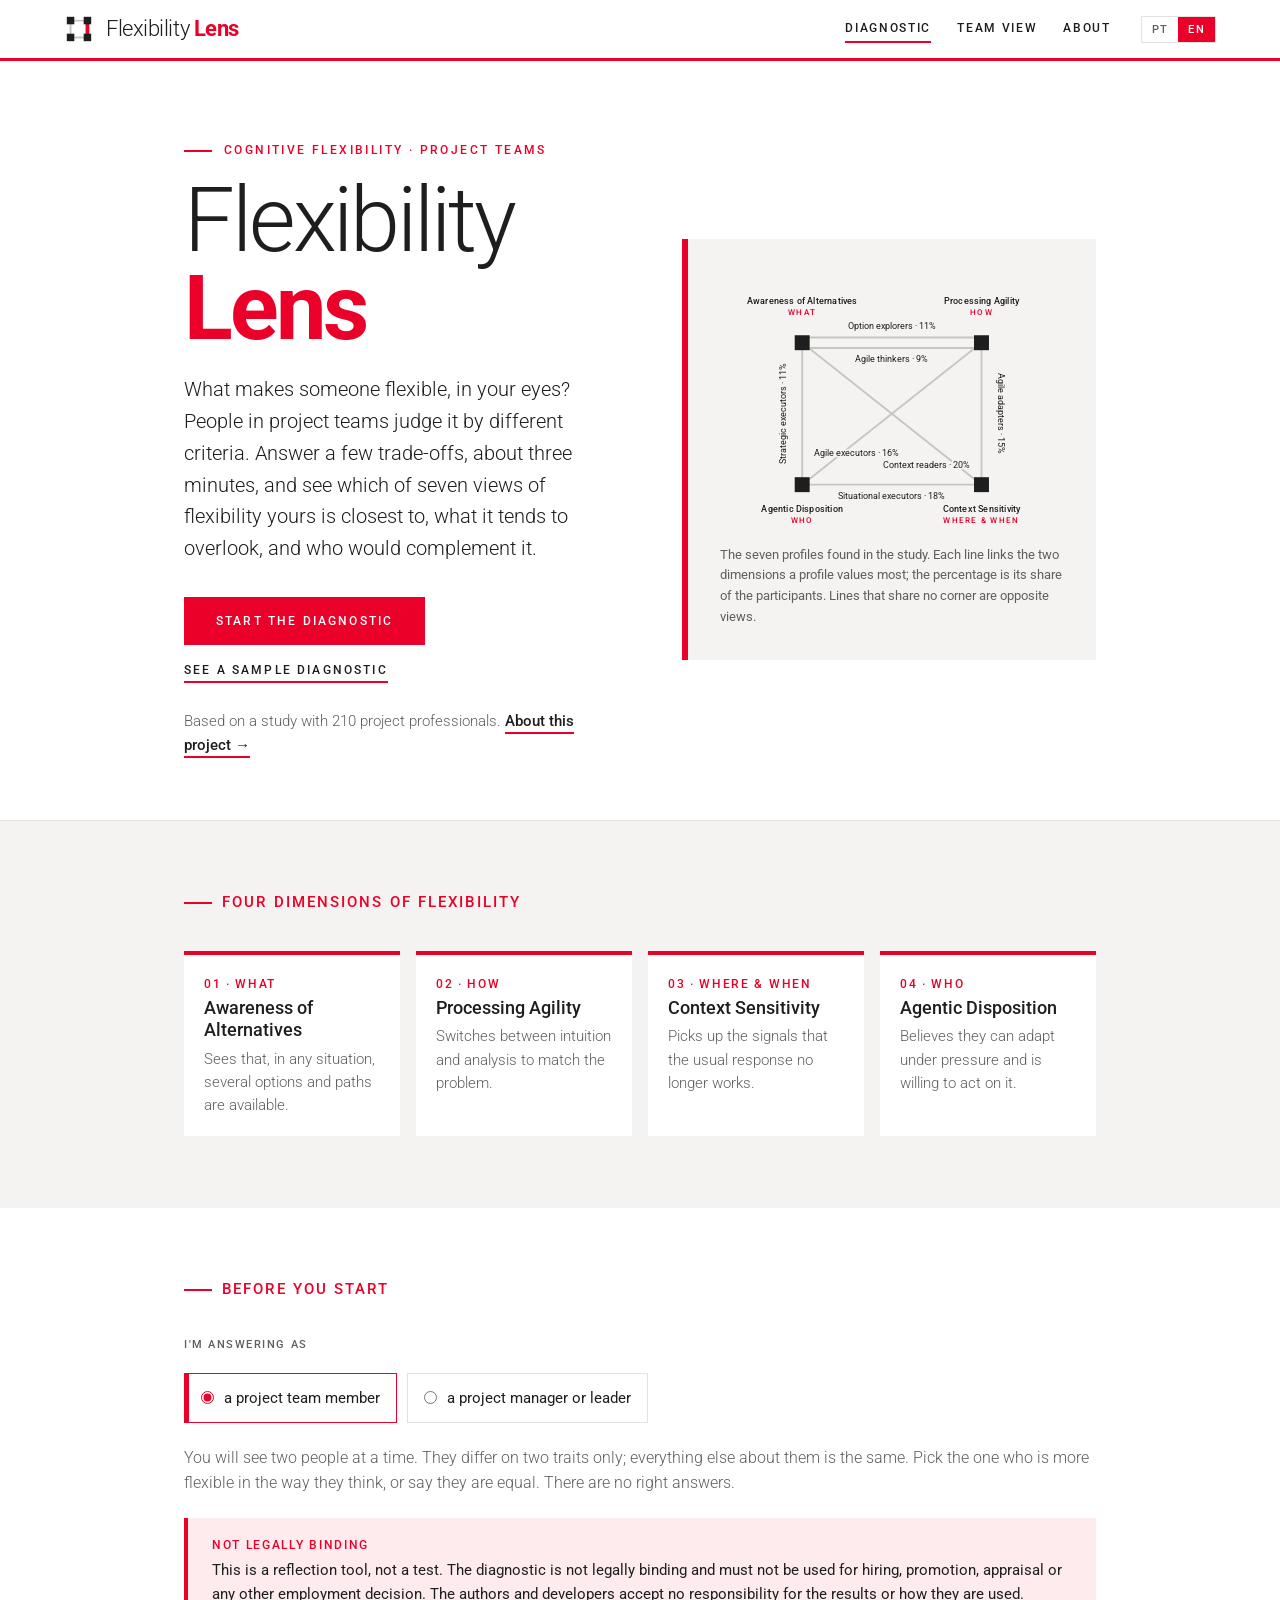
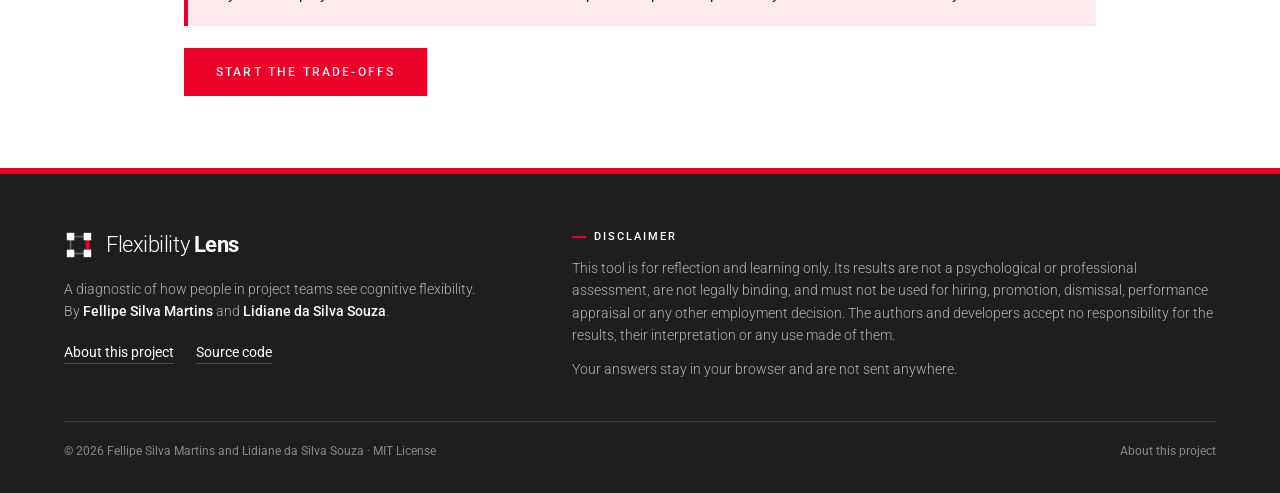
==== commit b4901d6a: "Portuguese version with a PT/EN switch All app texts move to a two-language dictionary. The Portugue" ====
--- a/index.html
+++ b/index.html
@@ -4,7 +4,7 @@
 <meta charset="utf-8">
 <meta name="viewport" content="width=device-width, initial-scale=1">
 <title>Flexibility Lens</title>
-<meta name="description" content="Which view of cognitive flexibility do you hold? A short diagnostic for project managers and team members, based on a study with 210 professionals.">
+<meta name="description" content="Which view of cognitive flexibility do you hold? A short diagnostic for project managers and team members, based on a study with 210 professionals. Em português e inglês.">
 <meta name="author" content="Fellipe Silva Martins and Lidiane da Silva Souza">
 <meta name="theme-color" content="#EA0029">
 <meta property="og:type" content="website">
@@ -19,9 +19,10 @@
 <header class="top">
   <a href="./" class="wordmark" aria-label="Flexibility Lens, home"><svg viewBox="0 0 32 32" aria-hidden="true"><path d="M7 7H25V25H7Z" fill="none" stroke="#C9C6C1" stroke-width="2"/><path d="M25 7V25" stroke="#EA0029" stroke-width="4"/><rect x="3" y="3" width="8" height="8" fill="#1E1E1E"/><rect x="21" y="3" width="8" height="8" fill="#1E1E1E"/><rect x="21" y="21" width="8" height="8" fill="#1E1E1E"/><rect x="3" y="21" width="8" height="8" fill="#1E1E1E"/></svg><span>Flexibility <strong>Lens</strong></span></a>
   <nav class="tabs" aria-label="Sections">
-    <button id="tab-me" aria-selected="true">Diagnostic</button>
-    <button id="tab-team" aria-selected="false">Team view</button>
-    <a href="about/">About</a>
+    <button id="tab-me" aria-selected="true" data-t="navMe">Diagnostic</button>
+    <button id="tab-team" aria-selected="false" data-t="navTeam">Team view</button>
+    <a href="about/" data-about data-t="navAbout">About</a>
+    <span class="lang" role="group" aria-label="Language / Idioma"><button data-lang="pt" aria-pressed="false">PT</button><button data-lang="en" aria-pressed="true">EN</button></span>
   </nav>
 </header>
 
@@ -34,16 +35,16 @@
   <div class="foot-grid">
     <div>
       <a href="./" class="wordmark" aria-label="Flexibility Lens, home"><svg viewBox="0 0 32 32" aria-hidden="true"><path d="M7 7H25V25H7Z" fill="none" stroke="#5F5F5F" stroke-width="2"/><path d="M25 7V25" stroke="#EA0029" stroke-width="4"/><rect x="3" y="3" width="8" height="8" fill="#FFFFFF"/><rect x="21" y="3" width="8" height="8" fill="#FFFFFF"/><rect x="21" y="21" width="8" height="8" fill="#FFFFFF"/><rect x="3" y="21" width="8" height="8" fill="#FFFFFF"/></svg><span>Flexibility <strong>Lens</strong></span></a>
-      <p>A diagnostic of how people in project teams see cognitive flexibility.<br>By <strong>Fellipe Silva Martins</strong> and <strong>Lidiane da Silva Souza</strong>.</p>
-      <div class="links"><a class="u" href="about/">About this project</a><a class="u" href="https://github.com/AI-LAB-MACKENZIE/flexibility-lens">Source code</a></div>
+      <p data-t="footLine">A diagnostic of how people in project teams see cognitive flexibility.<br>By <strong>Fellipe Silva Martins</strong> and <strong>Lidiane da Silva Souza</strong>.</p>
+      <div class="links"><a class="u" href="about/" data-about data-t="footAbout">About this project</a><a class="u" href="https://github.com/AI-LAB-MACKENZIE/flexibility-lens" data-t="footCode">Source code</a></div>
     </div>
     <div>
-      <h5>Disclaimer</h5>
-      <p>This tool is for reflection and learning only. Its results are not a psychological or professional assessment, are not legally binding, and must not be used for hiring, promotion, dismissal, performance appraisal or any other employment decision. The authors and developers accept no responsibility for the results, their interpretation or any use made of them.</p>
-      <p>Your answers stay in your browser and are not sent anywhere.</p>
+      <h5 data-t="footDiscH">Disclaimer</h5>
+      <p data-t="footDisc">This tool is for reflection and learning only. Its results are not a psychological or professional assessment, are not legally binding, and must not be used for hiring, promotion, dismissal, performance appraisal or any other employment decision. The authors and developers accept no responsibility for the results, their interpretation or any use made of them.</p>
+      <p data-t="footPriv">Your answers stay in your browser and are not sent anywhere.</p>
     </div>
   </div>
-  <div class="foot-bottom"><span>© 2026 Fellipe Silva Martins and Lidiane da Silva Souza · MIT License</span><span><a href="about/">About this project</a></span></div>
+  <div class="foot-bottom"><span>© 2026 Fellipe Silva Martins and Lidiane da Silva Souza · MIT License</span><span><a href="about/" data-about data-t="footAbout">About this project</a></span></div>
 </footer>
 <script src="app.js"></script>
 </body>
--- a/app.css
+++ b/app.css
@@ -233,3 +233,11 @@
 }
 @media (max-width: 460px) { header.top .wordmark span { display: none; } nav.tabs { gap: 14px; } }
 @media (prefers-reduced-motion: reduce) { * { transition: none !important; } }
+
+/* ---------- Language switch ---------- */
+nav.tabs .lang { display: inline-flex; align-items: stretch; border: 1px solid var(--line); margin-left: 4px; }
+nav.tabs .lang button, nav.tabs .lang a, nav.tabs .lang span.on { font: 500 11px/1 var(--sans); letter-spacing: .12em; padding: 7px 10px; border: 0; background: #fff; color: var(--ink-soft); cursor: pointer; }
+nav.tabs .lang > * + * { border-left: 1px solid var(--line); }
+nav.tabs .lang button:hover, nav.tabs .lang a:hover { color: var(--red); }
+nav.tabs .lang button[aria-pressed="true"], nav.tabs .lang span.on { background: var(--red); color: #fff; cursor: default; }
+@media (max-width: 640px) { nav.tabs { gap: 12px; } nav.tabs button, nav.tabs > a { font-size: 11px; letter-spacing: .1em; } }
